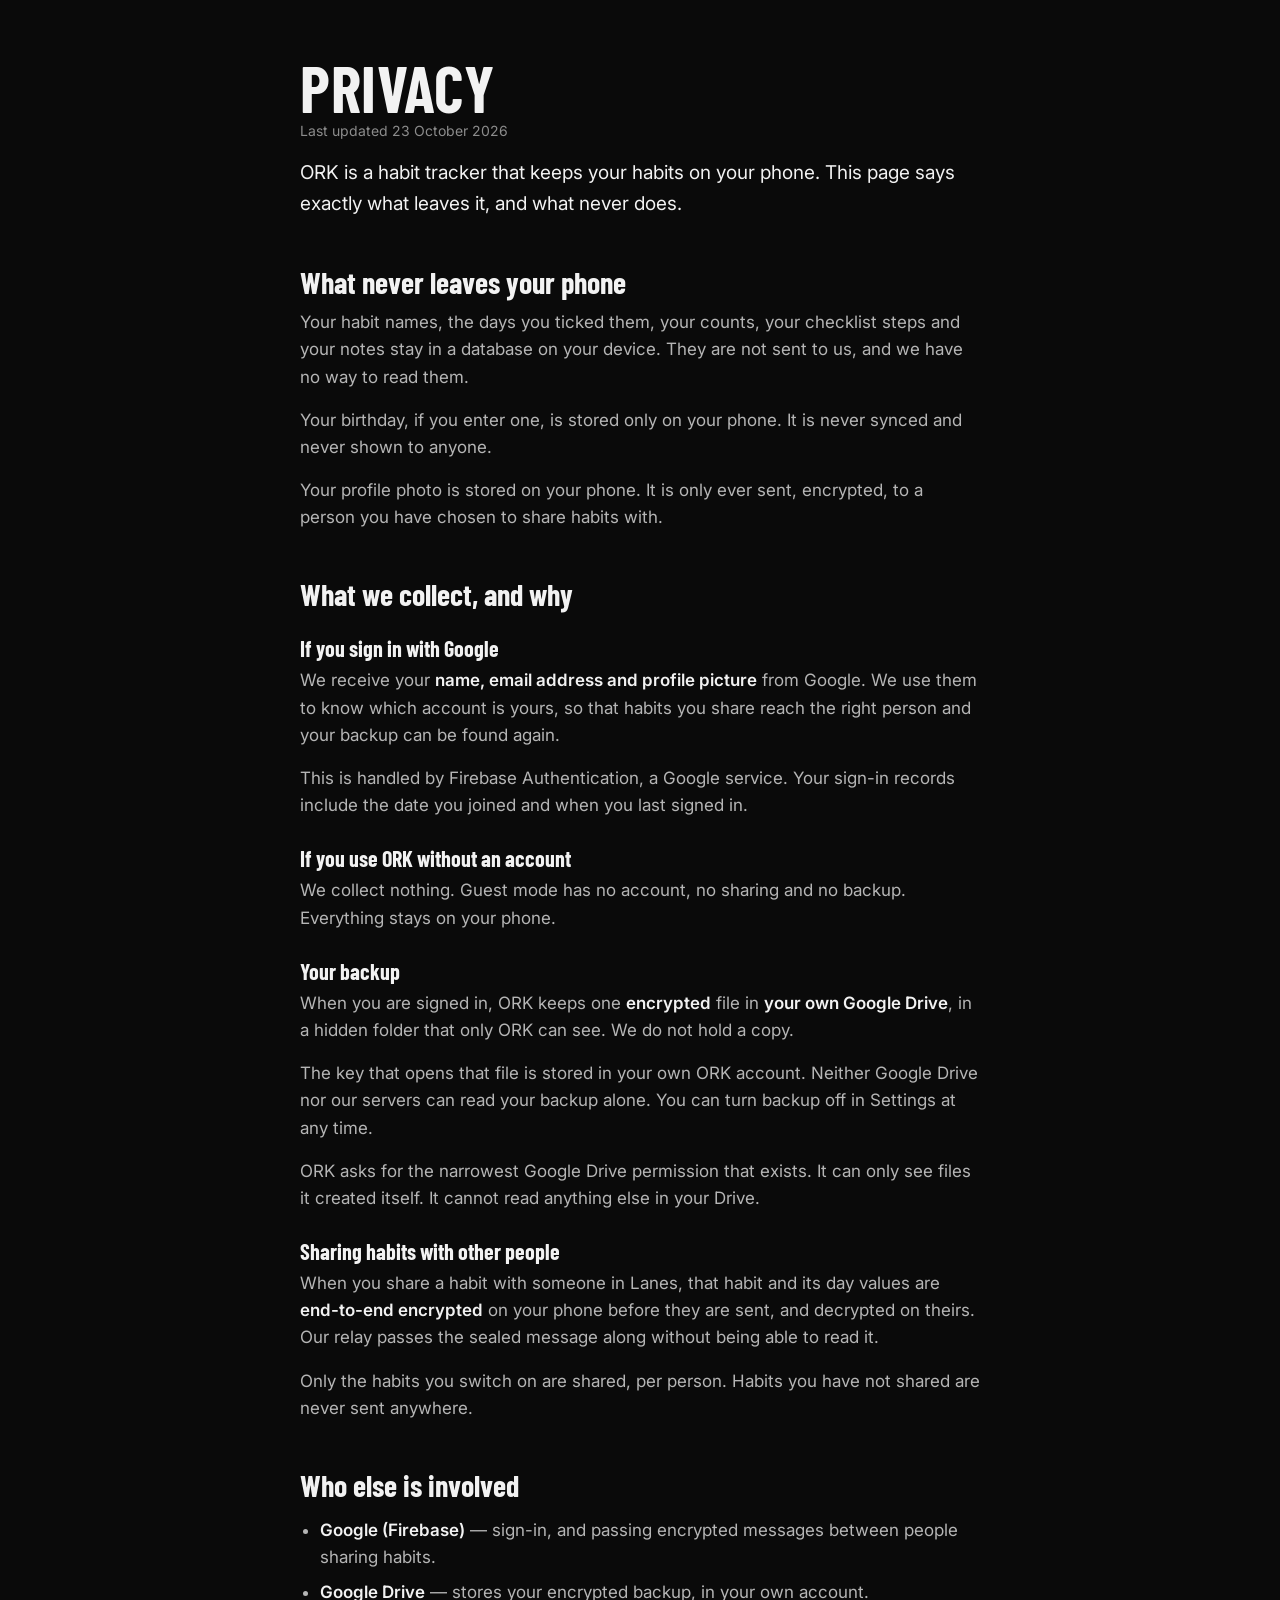
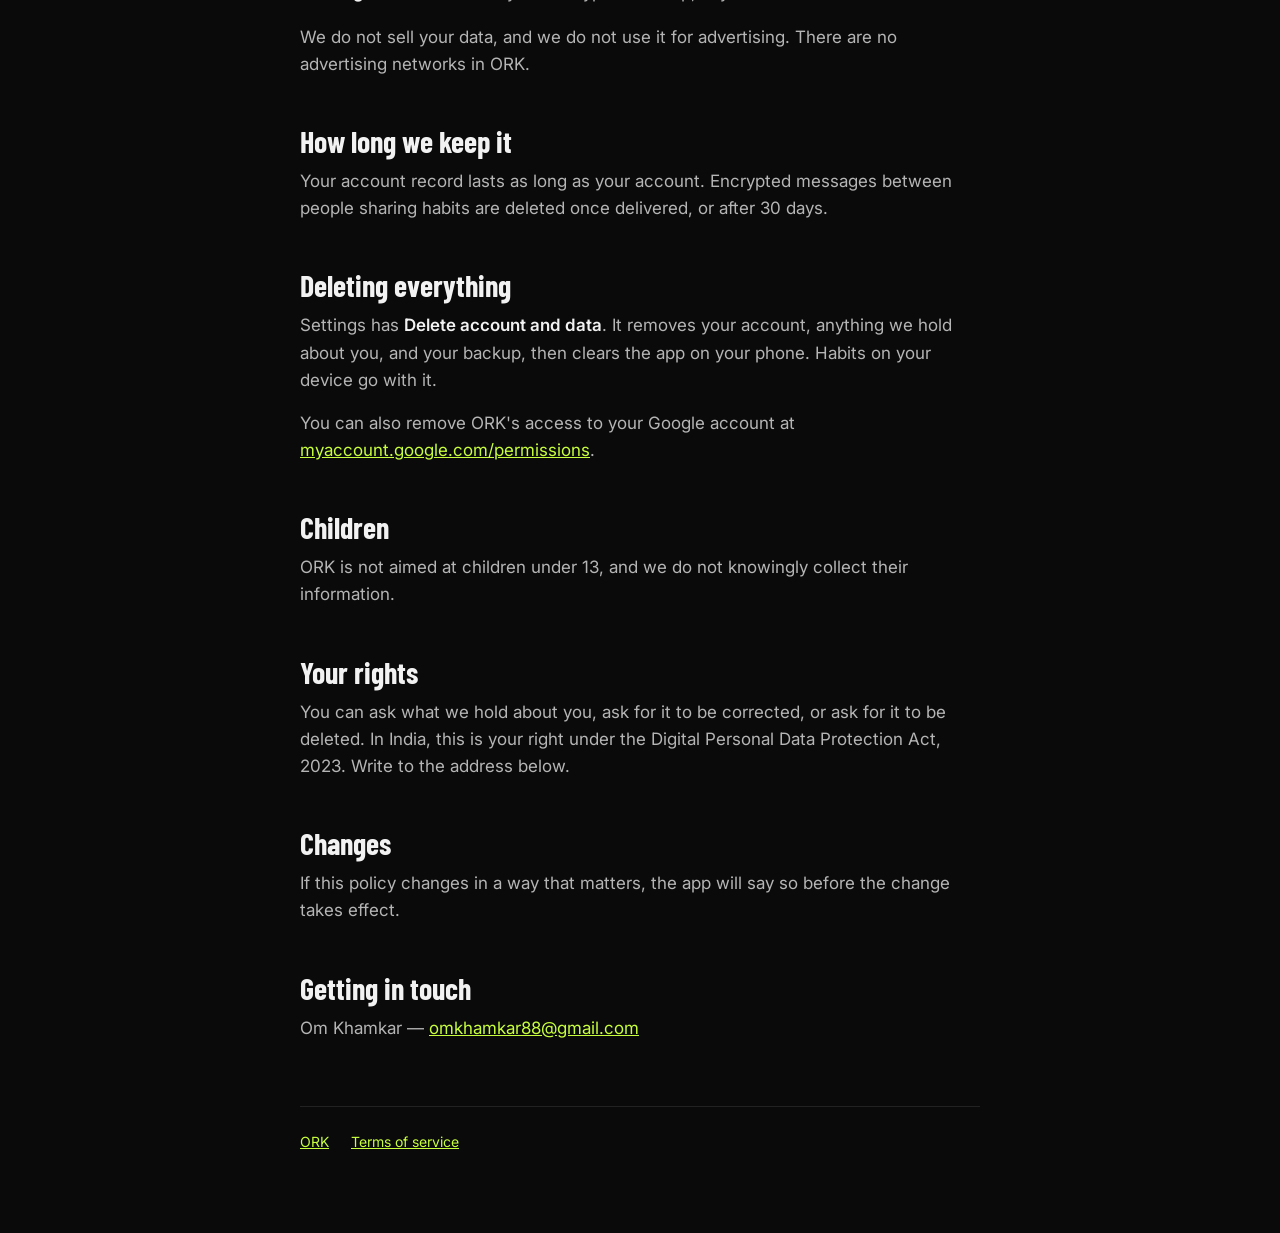
==== privacy.html @ 54426aca "ORK's site: landing page, privacy policy and terms Real URLs for the things that keep asking for the" ====
<!doctype html>
<html lang="en">
<head>
<meta charset="utf-8">
<meta name="viewport" content="width=device-width, initial-scale=1">
<title>ORK — Privacy policy</title>
<link rel="icon" href="icon.png">
<link rel="stylesheet" href="https://fonts.googleapis.com/css2?family=Barlow+Condensed:wght@600;700&family=Inter:wght@400;500;600&display=swap">
<link rel="stylesheet" href="style.css">
</head>
<body>
<div class="wrap">

  <h1>PRIVACY</h1>
  <p class="meta">Last updated 23 October 2026</p>

  <p class="lede">ORK is a habit tracker that keeps your habits on your phone.
  This page says exactly what leaves it, and what never does.</p>

  <h2>What never leaves your phone</h2>
  <p>Your habit names, the days you ticked them, your counts, your checklist
  steps and your notes stay in a database on your device. They are not sent to
  us, and we have no way to read them.</p>
  <p>Your birthday, if you enter one, is stored only on your phone. It is never
  synced and never shown to anyone.</p>
  <p>Your profile photo is stored on your phone. It is only ever sent, encrypted,
  to a person you have chosen to share habits with.</p>

  <h2>What we collect, and why</h2>

  <h3>If you sign in with Google</h3>
  <p>We receive your <strong>name, email address and profile picture</strong>
  from Google. We use them to know which account is yours, so that habits you
  share reach the right person and your backup can be found again.</p>
  <p>This is handled by Firebase Authentication, a Google service. Your
  sign-in records include the date you joined and when you last signed in.</p>

  <h3>If you use ORK without an account</h3>
  <p>We collect nothing. Guest mode has no account, no sharing and no backup.
  Everything stays on your phone.</p>

  <h3>Your backup</h3>
  <p>When you are signed in, ORK keeps one <strong>encrypted</strong> file in
  <strong>your own Google Drive</strong>, in a hidden folder that only ORK can
  see. We do not hold a copy.</p>
  <p>The key that opens that file is stored in your own ORK account. Neither
  Google Drive nor our servers can read your backup alone. You can turn backup
  off in Settings at any time.</p>
  <p>ORK asks for the narrowest Google Drive permission that exists. It can
  only see files it created itself. It cannot read anything else in your Drive.</p>

  <h3>Sharing habits with other people</h3>
  <p>When you share a habit with someone in Lanes, that habit and its day
  values are <strong>end-to-end encrypted</strong> on your phone before they
  are sent, and decrypted on theirs. Our relay passes the sealed message along
  without being able to read it.</p>
  <p>Only the habits you switch on are shared, per person. Habits you have not
  shared are never sent anywhere.</p>

  <h2>Who else is involved</h2>
  <ul>
    <li><strong>Google (Firebase)</strong> — sign-in, and passing encrypted
    messages between people sharing habits.</li>
    <li><strong>Google Drive</strong> — stores your encrypted backup, in your
    own account.</li>
  </ul>
  <p>We do not sell your data, and we do not use it for advertising. There are
  no advertising networks in ORK.</p>

  <h2>How long we keep it</h2>
  <p>Your account record lasts as long as your account. Encrypted messages
  between people sharing habits are deleted once delivered, or after 30 days.</p>

  <h2>Deleting everything</h2>
  <p>Settings has <strong>Delete account and data</strong>. It removes your
  account, anything we hold about you, and your backup, then clears the app on
  your phone. Habits on your device go with it.</p>
  <p>You can also remove ORK's access to your Google account at
  <a href="https://myaccount.google.com/permissions">myaccount.google.com/permissions</a>.</p>

  <h2>Children</h2>
  <p>ORK is not aimed at children under 13, and we do not knowingly collect
  their information.</p>

  <h2>Your rights</h2>
  <p>You can ask what we hold about you, ask for it to be corrected, or ask for
  it to be deleted. In India, this is your right under the Digital Personal
  Data Protection Act, 2023. Write to the address below.</p>

  <h2>Changes</h2>
  <p>If this policy changes in a way that matters, the app will say so before
  the change takes effect.</p>

  <h2>Getting in touch</h2>
  <p>Om Khamkar — <a href="mailto:omkhamkar88@gmail.com">omkhamkar88@gmail.com</a></p>

  <nav class="foot">
    <a href="index.html">ORK</a>
    <a href="terms.html">Terms of service</a>
  </nav>

</div>
</body>
</html>
---- style.css ----
/* ORK's site, in the same language as the app: dark, Volt, Barlow
   Condensed for headings, Inter for reading. Tokens match
   docs/design-tokens.md. */
:root {
  --bg: #0A0A0A;
  --surface: #131313;
  --border: #222222;
  --text: #F2F2F2;
  --text-secondary: #B5B5B5;
  --text-muted: #8C8C8C;
  --accent: #C8FF3D;
}

* { box-sizing: border-box; }

body {
  margin: 0;
  background: var(--bg);
  color: var(--text);
  font-family: Inter, system-ui, sans-serif;
  font-size: 17px;
  line-height: 1.6;
  -webkit-font-smoothing: antialiased;
}

.wrap { max-width: 720px; margin: 0 auto; padding: 56px 20px 80px; }

h1, h2, h3 {
  font-family: 'Barlow Condensed', Inter, sans-serif;
  font-weight: 700;
  line-height: 1;
  margin: 0;
}
h1 { font-size: 64px; letter-spacing: 0.01em; }
h2 { font-size: 30px; margin: 48px 0 12px; }
h3 { font-size: 22px; margin: 28px 0 8px; }

p, li { color: var(--text-secondary); }
p { margin: 0 0 16px; }
ul { padding-left: 20px; }
li { margin-bottom: 8px; }

strong { color: var(--text); font-weight: 600; }
a { color: var(--accent); }

.tagline {
  font-family: 'Barlow Condensed', sans-serif;
  font-weight: 600;
  font-size: 28px;
  color: var(--accent);
  margin: 8px 0 16px;
}

.lede { font-size: 19px; color: var(--text); }

header.hero { display: flex; align-items: center; gap: 20px; margin-bottom: 8px; }
header.hero img { width: 88px; height: 88px; border-radius: 20px; }

.card {
  background: var(--surface);
  border: 1px solid var(--border);
  border-radius: 18px;
  padding: 20px 24px;
  margin: 24px 0;
}

.meta { color: var(--text-muted); font-size: 14px; }

nav.foot {
  margin-top: 64px;
  padding-top: 24px;
  border-top: 1px solid var(--border);
  font-size: 14px;
  color: var(--text-muted);
}
nav.foot a { margin-right: 18px; }

@media (max-width: 520px) {
  h1 { font-size: 48px; }
  header.hero img { width: 64px; height: 64px; }
}
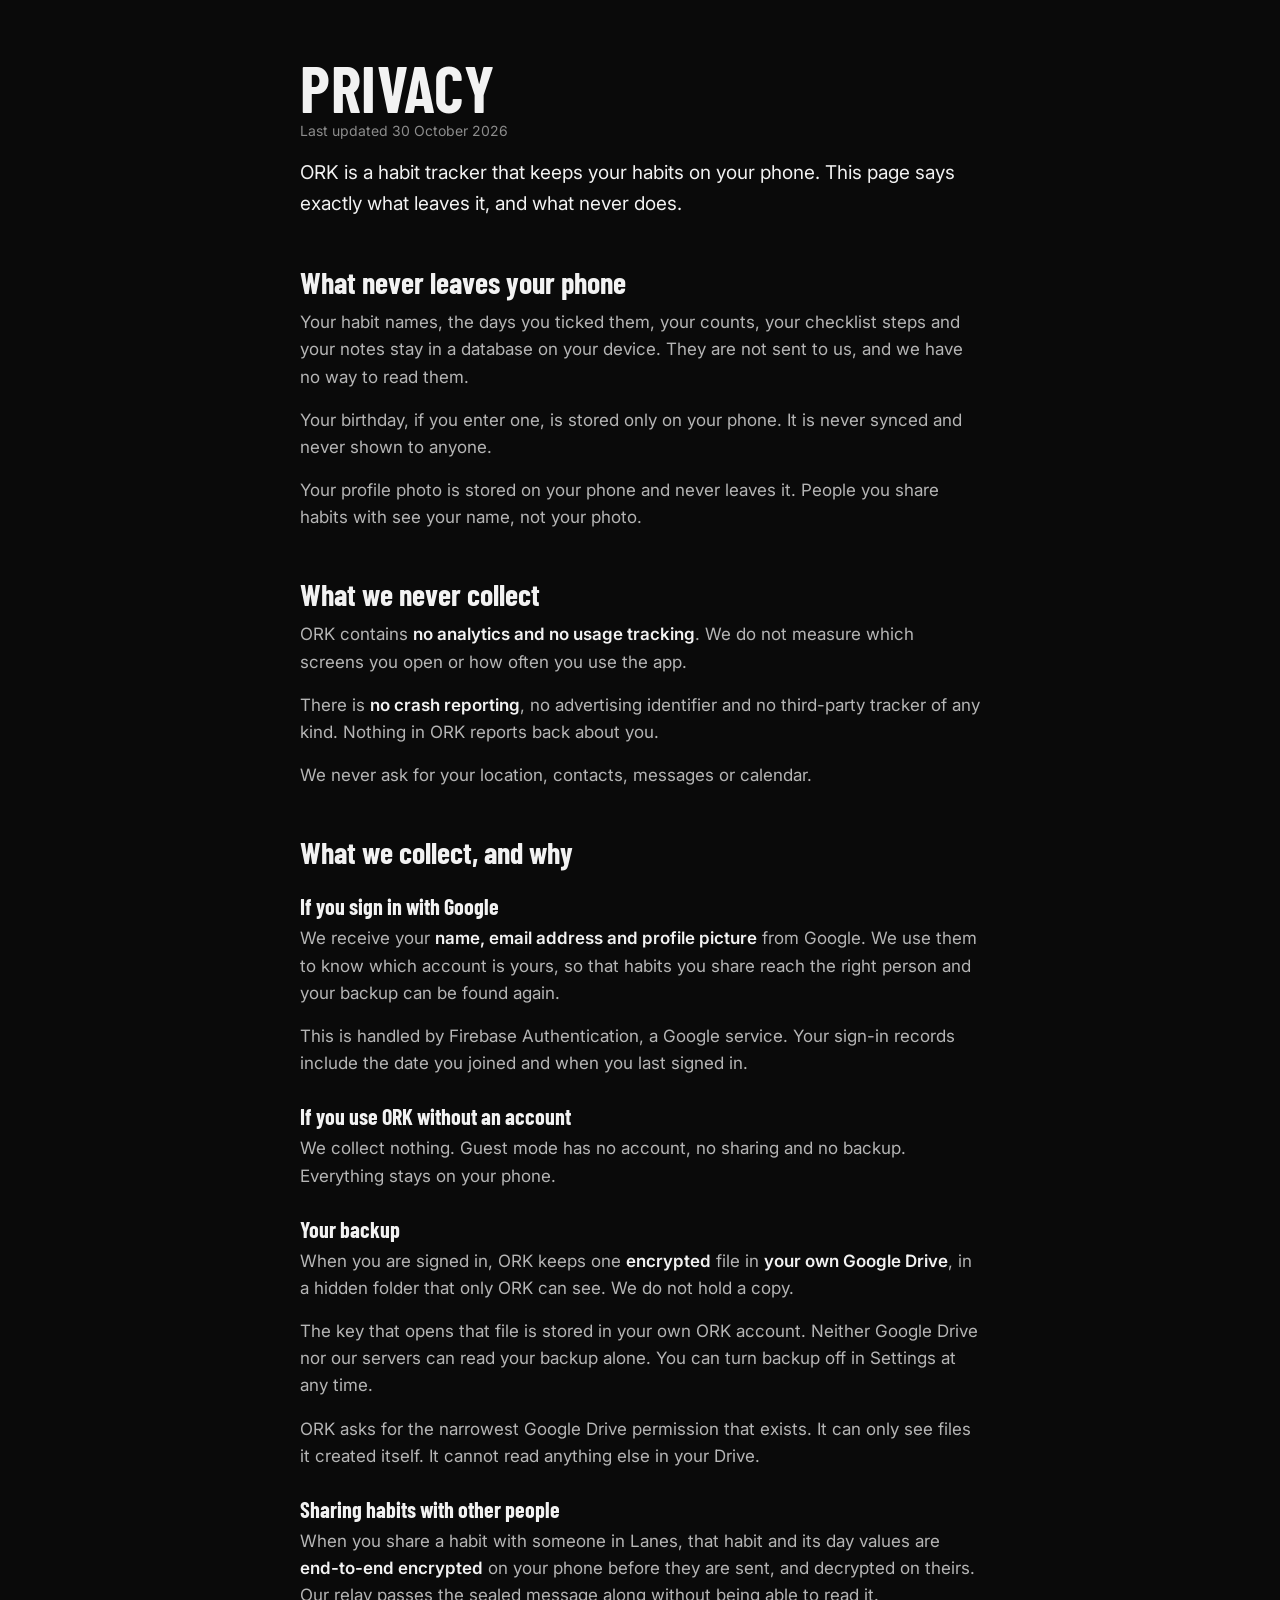
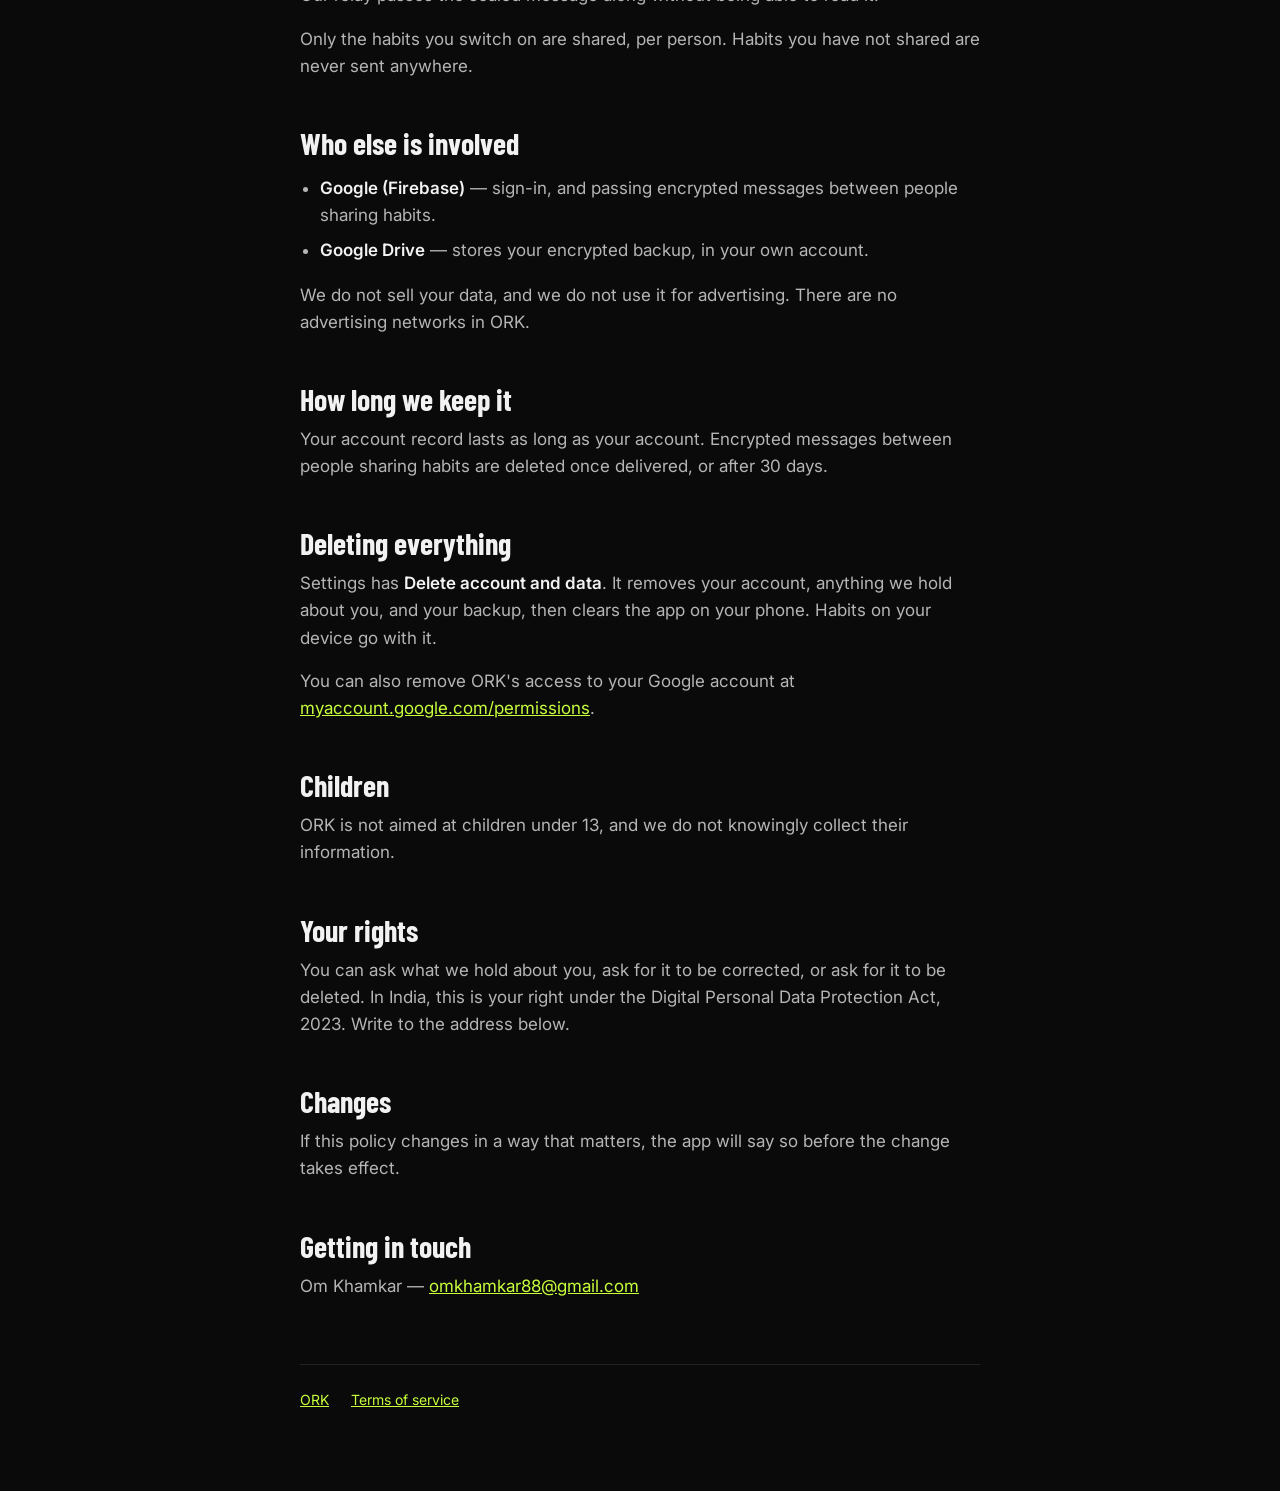
==== commit 5deea9e1: "Say what ORK does with photos, and what it never collects The policy said a profile photo is sent en" ====
--- a/privacy.html
+++ b/privacy.html
@@ -12,7 +12,7 @@
 <div class="wrap">
 
   <h1>PRIVACY</h1>
-  <p class="meta">Last updated 23 October 2026</p>
+  <p class="meta">Last updated 30 October 2026</p>
 
   <p class="lede">ORK is a habit tracker that keeps your habits on your phone.
   This page says exactly what leaves it, and what never does.</p>
@@ -23,8 +23,15 @@
   us, and we have no way to read them.</p>
   <p>Your birthday, if you enter one, is stored only on your phone. It is never
   synced and never shown to anyone.</p>
-  <p>Your profile photo is stored on your phone. It is only ever sent, encrypted,
-  to a person you have chosen to share habits with.</p>
+  <p>Your profile photo is stored on your phone and never leaves it. People you
+  share habits with see your name, not your photo.</p>
+
+  <h2>What we never collect</h2>
+  <p>ORK contains <strong>no analytics and no usage tracking</strong>. We do not
+  measure which screens you open or how often you use the app.</p>
+  <p>There is <strong>no crash reporting</strong>, no advertising identifier and
+  no third-party tracker of any kind. Nothing in ORK reports back about you.</p>
+  <p>We never ask for your location, contacts, messages or calendar.</p>
 
   <h2>What we collect, and why</h2>
 
